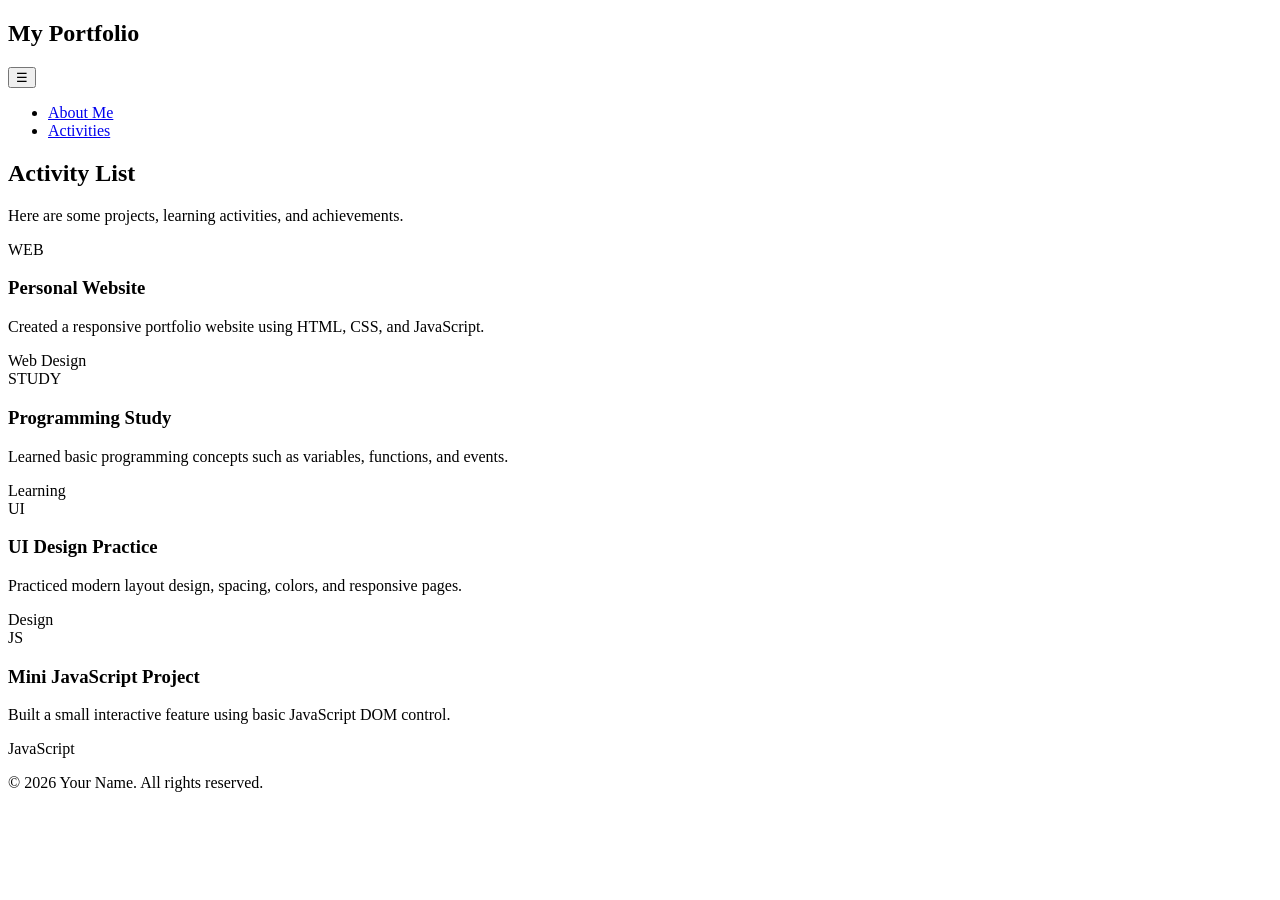
==== activities.html @ 219606b5 "Create activities.html" ====
<!DOCTYPE html>
<html lang="en">
<head>
  <meta charset="UTF-8" />
  <meta name="viewport" content="width=device-width, initial-scale=1.0" />
  <title>Activities | My Portfolio</title>
  <link rel="stylesheet" href="style.css" />
</head>
<body>
  <header class="app-header">
    <nav class="navbar">
      <h1 class="logo">My Portfolio</h1>

      <button class="menu-btn" id="menuBtn" aria-label="Open navigation menu">&#9776;</button>

      <ul class="nav-links" id="navLinks">
        <li><a href="index.html">About Me</a></li>
        <li><a href="activities.html" class="active">Activities</a></li>
      </ul>
    </nav>
  </header>

  <main class="container">
    <section class="page-title">
      <h2>Activity List</h2>
      <p>Here are some projects, learning activities, and achievements.</p>
    </section>

    <section class="activity-grid">
      <article class="activity-card">
        <div class="activity-icon">WEB</div>
        <h3>Personal Website</h3>
        <p>
          Created a responsive portfolio website using HTML, CSS, and JavaScript.
        </p>
        <span class="tag">Web Design</span>
      </article>

      <article class="activity-card">
        <div class="activity-icon">STUDY</div>
        <h3>Programming Study</h3>
        <p>
          Learned basic programming concepts such as variables, functions, and events.
        </p>
        <span class="tag">Learning</span>
      </article>

      <article class="activity-card">
        <div class="activity-icon">UI</div>
        <h3>UI Design Practice</h3>
        <p>
          Practiced modern layout design, spacing, colors, and responsive pages.
        </p>
        <span class="tag">Design</span>
      </article>

      <article class="activity-card">
        <div class="activity-icon">JS</div>
        <h3>Mini JavaScript Project</h3>
        <p>
          Built a small interactive feature using basic JavaScript DOM control.
        </p>
        <span class="tag">JavaScript</span>
      </article>
    </section>
  </main>

  <footer>
    <p>&copy; 2026 Your Name. All rights reserved.</p>
  </footer>

  <script src="script.js"></script>
</body>
</html>
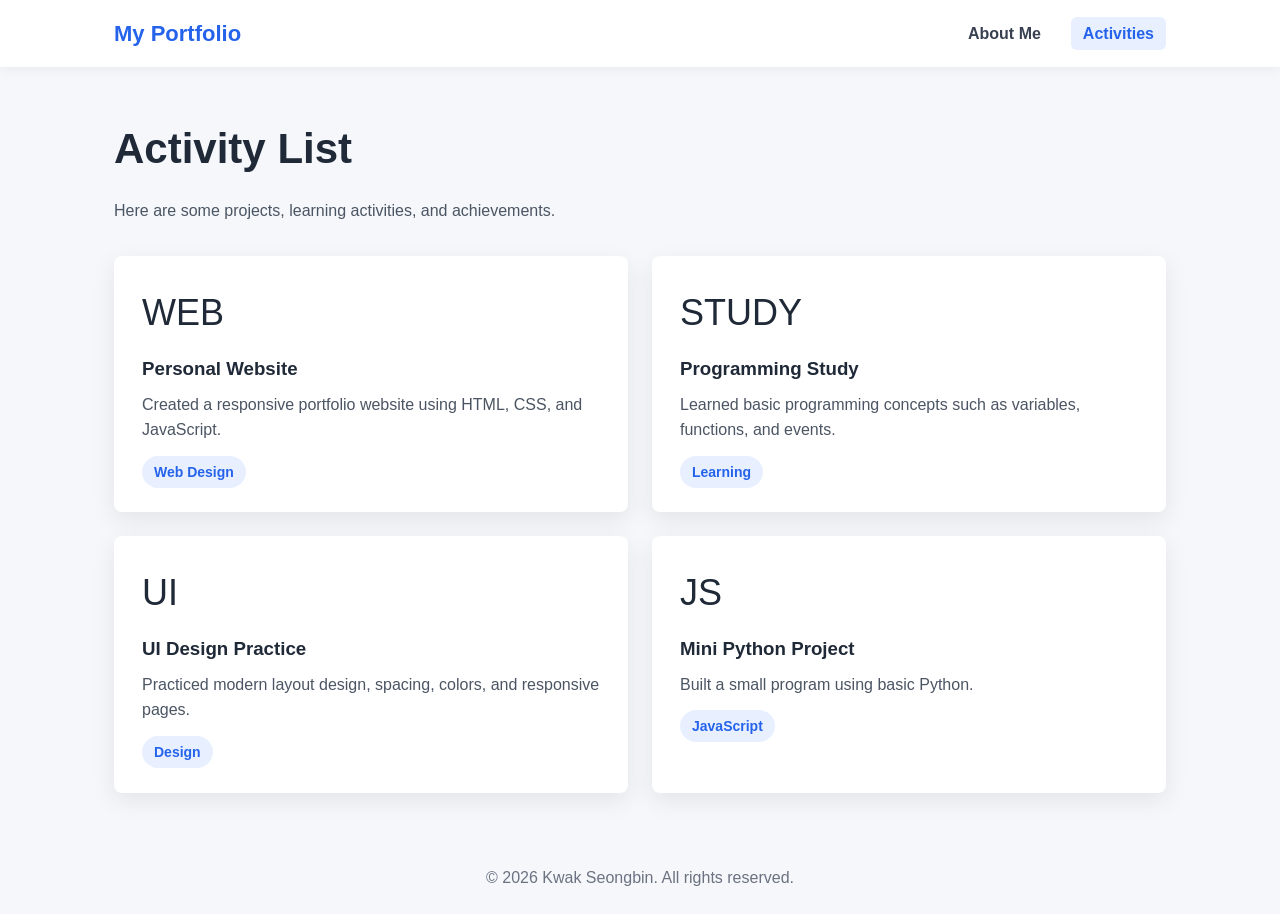
==== commit 300d3fd5: "Update activities.html" ====
--- a/activities.html
+++ b/activities.html
@@ -56,9 +56,9 @@
 
       <article class="activity-card">
         <div class="activity-icon">JS</div>
-        <h3>Mini JavaScript Project</h3>
+        <h3>Mini Python Project</h3>
         <p>
-          Built a small interactive feature using basic JavaScript DOM control.
+          Built a small program using basic Python.
         </p>
         <span class="tag">JavaScript</span>
       </article>
@@ -66,7 +66,7 @@
   </main>
 
   <footer>
-    <p>&copy; 2026 Your Name. All rights reserved.</p>
+    <p>&copy; 2026 Kwak Seongbin. All rights reserved.</p>
   </footer>
 
   <script src="script.js"></script>
--- a/style.css
+++ b/style.css
@@ -0,0 +1,261 @@
+* {
+  box-sizing: border-box;
+  margin: 0;
+  padding: 0;
+}
+
+body {
+  font-family: Arial, sans-serif;
+  background: #f5f7fb;
+  color: #1f2937;
+  line-height: 1.6;
+}
+
+.app-header {
+  background: #ffffff;
+  box-shadow: 0 2px 12px rgba(0, 0, 0, 0.06);
+  position: sticky;
+  top: 0;
+  z-index: 10;
+}
+
+.navbar {
+  max-width: 1100px;
+  margin: 0 auto;
+  padding: 16px 24px;
+  display: flex;
+  align-items: center;
+  justify-content: space-between;
+}
+
+.logo {
+  font-size: 22px;
+  color: #2563eb;
+}
+
+.nav-links {
+  list-style: none;
+  display: flex;
+  gap: 18px;
+}
+
+.nav-links a {
+  text-decoration: none;
+  color: #374151;
+  font-weight: 600;
+  padding: 8px 12px;
+  border-radius: 6px;
+}
+
+.nav-links a:hover,
+.nav-links a.active {
+  background: #e8f0ff;
+  color: #2563eb;
+}
+
+.menu-btn {
+  display: none;
+  border: none;
+  background: #2563eb;
+  color: white;
+  font-size: 22px;
+  padding: 6px 12px;
+  border-radius: 6px;
+  cursor: pointer;A
+}
+
+.container {
+  max-width: 1100px;
+  margin: 0 auto;
+  padding: 48px 24px;
+}
+
+.hero {
+  display: grid;
+  grid-template-columns: 1.5fr 1fr;
+  gap: 32px;
+  align-items: center;
+  min-height: 70vh;
+}
+
+.eyebrow {
+  color: #2563eb;
+  font-weight: bold;
+  margin-bottom: 8px;
+}
+
+.hero h2,
+.page-title h2 {
+  font-size: 42px;
+  margin-bottom: 16px;
+}
+
+.hero p,
+.page-title p {
+  color: #4b5563;
+  max-width: 620px;
+}
+
+.hero-actions {
+  margin-top: 24px;
+  display: flex;
+  gap: 12px;
+  flex-wrap: wrap;
+}
+
+.btn {
+  display: inline-block;
+  text-decoration: none;
+  padding: 12px 18px;
+  border-radius: 6px;
+  font-weight: bold;
+}
+
+.btn.primary {
+  background: #2563eb;
+  color: white;
+}
+
+.btn.secondary {
+  background: white;
+  color: #2563eb;
+  border: 1px solid #d1d5db;
+}
+
+.profile-card,
+.card,
+.activity-card {
+  background: white;
+  border-radius: 8px;
+  padding: 28px;
+  box-shadow: 0 8px 24px rgba(0, 0, 0, 0.08);
+}
+
+.profile-card {
+  text-align: center;
+}
+
+.avatar,
+.profile-image {
+  width: 110px;
+  height: 110px;
+  margin: 0 auto 18px;
+  border-radius: 50%;
+}
+
+.avatar {
+  background: #2563eb;
+  color: white;
+  display: grid;
+  place-items: center;
+  font-size: 34px;
+  font-weight: bold;
+}
+
+.profile-image {
+  display: block;
+  object-fit: cover;
+  border: 4px solid #e8f0ff;
+  box-shadow: 0 8px 18px rgba(37, 99, 235, 0.18);
+}
+
+.section {
+  margin-top: 48px;
+}
+
+.section h2 {
+  margin-bottom: 16px;
+  font-size: 28px;
+}
+
+.skills {
+  display: flex;
+  flex-wrap: wrap;
+  gap: 12px;
+}
+
+.skills span,
+.tag {
+  background: #e8f0ff;
+  color: #2563eb;
+  padding: 8px 12px;
+  border-radius: 999px;
+  font-weight: bold;
+  font-size: 14px;
+}
+
+.page-title {
+  margin-bottom: 32px;
+}
+
+.activity-grid {
+  display: grid;
+  grid-template-columns: repeat(2, 1fr);
+  gap: 24px;
+}
+
+.activity-card {
+  transition: transform 0.2s ease, box-shadow 0.2s ease;
+}
+
+.activity-card:hover {
+  transform: translateY(-4px);
+  box-shadow: 0 12px 28px rgba(0, 0, 0, 0.12);
+}
+
+.activity-icon {
+  font-size: 36px;
+  margin-bottom: 12px;
+}
+
+.activity-card h3 {
+  margin-bottom: 8px;
+}
+
+.activity-card p {
+  color: #4b5563;
+  margin-bottom: 16px;
+}
+
+footer {
+  text-align: center;
+  padding: 24px;
+  color: #6b7280;
+}
+
+@media (max-width: 768px) {
+  .menu-btn {
+    display: block;
+  }
+
+  .nav-links {
+    display: none;
+    position: absolute;
+    top: 68px;
+    right: 24px;
+    background: white;
+    flex-direction: column;
+    width: 200px;
+    padding: 16px;
+    border-radius: 8px;
+    box-shadow: 0 8px 24px rgba(0, 0, 0, 0.12);
+  }
+
+  .nav-links.show {
+    display: flex;
+  }
+
+  .hero {
+    grid-template-columns: 1fr;
+    min-height: auto;
+  }
+
+  .hero h2,
+  .page-title h2 {
+    font-size: 34px;
+  }
+
+  .activity-grid {
+    grid-template-columns: 1fr;
+  }
+}
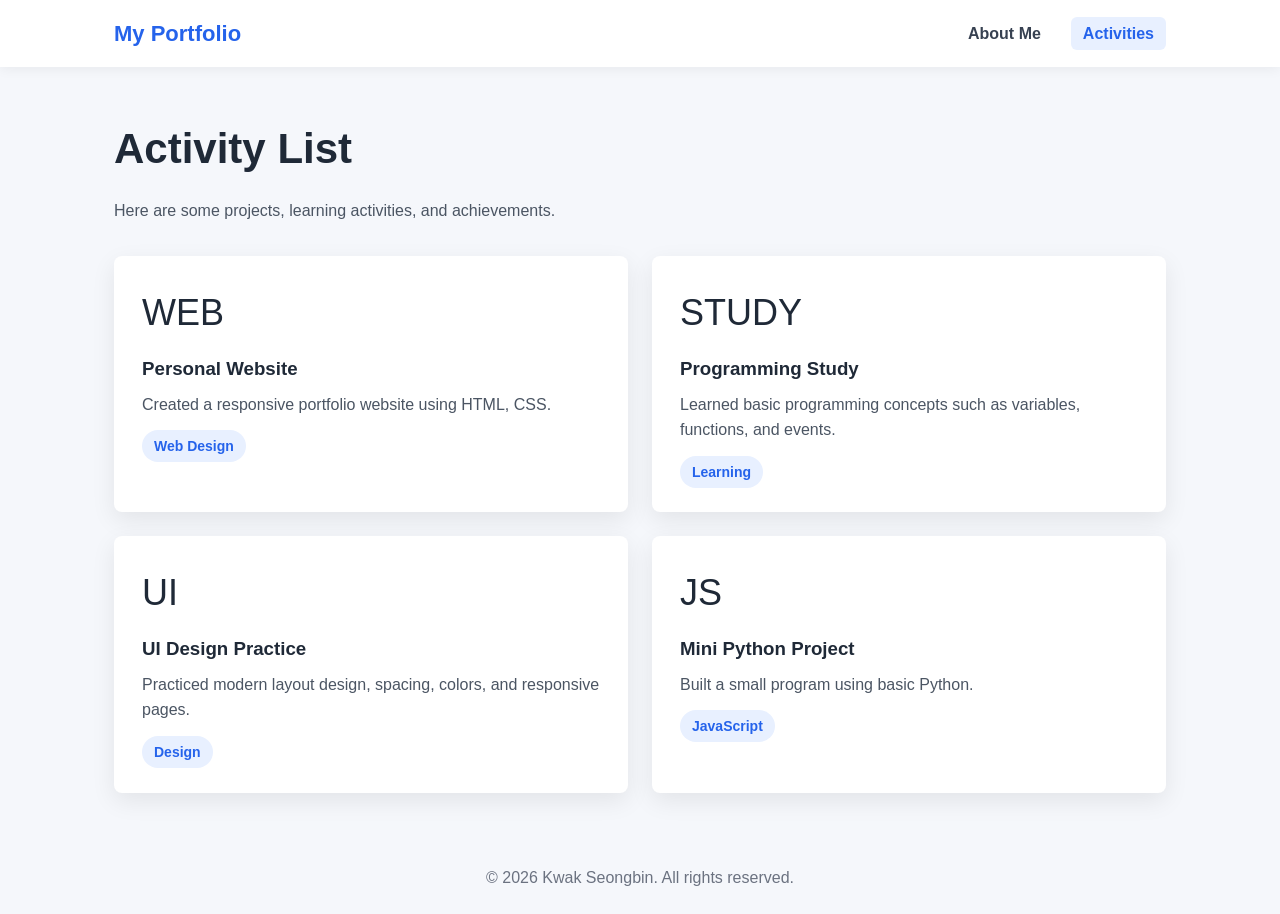
==== commit 9263d92c: "Update activities.html" ====
--- a/activities.html
+++ b/activities.html
@@ -31,7 +31,7 @@
         <div class="activity-icon">WEB</div>
         <h3>Personal Website</h3>
         <p>
-          Created a responsive portfolio website using HTML, CSS, and JavaScript.
+          Created a responsive portfolio website using HTML, CSS.
         </p>
         <span class="tag">Web Design</span>
       </article>
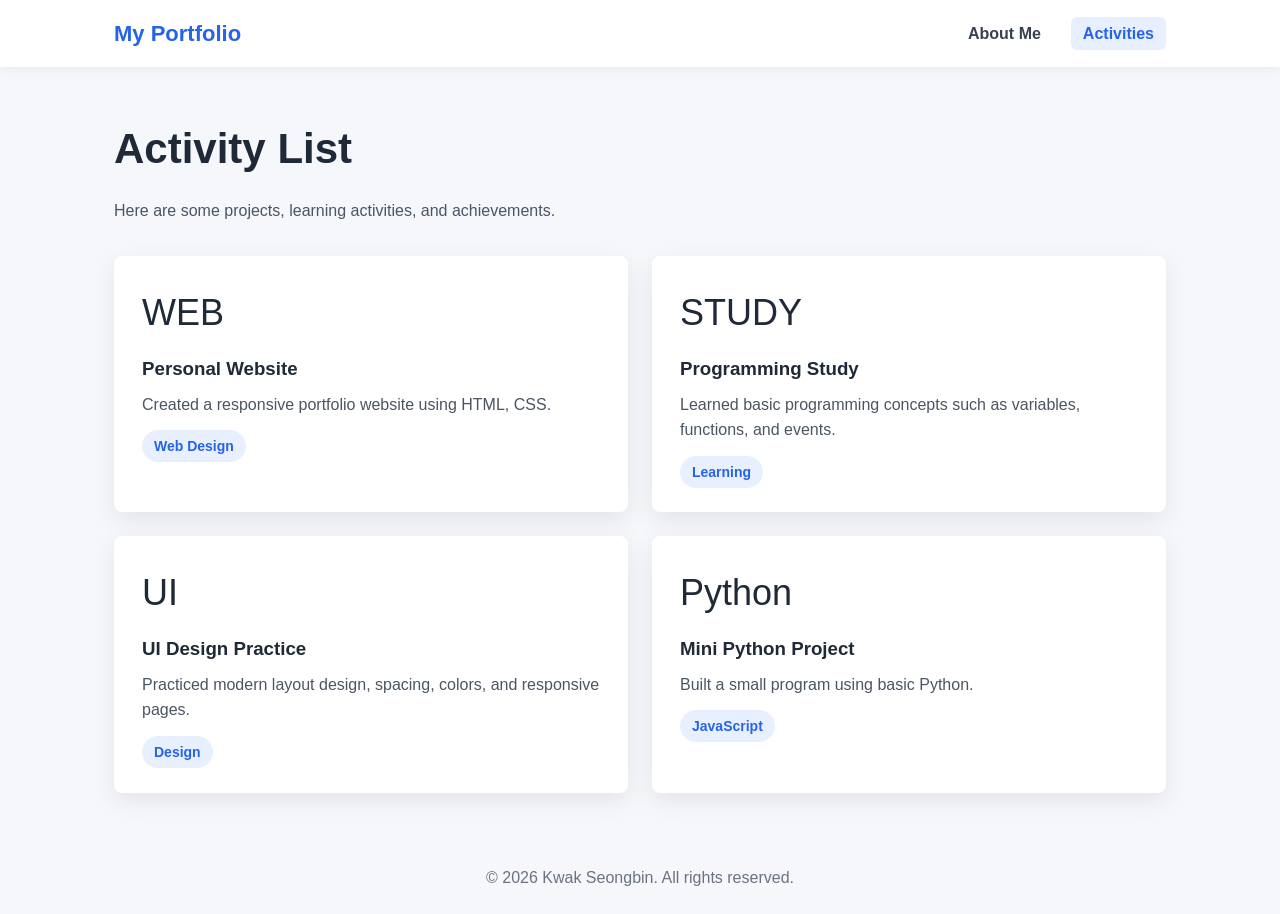
==== commit 2eacf08f: "Update activities.html" ====
--- a/activities.html
+++ b/activities.html
@@ -55,7 +55,7 @@
       </article>
 
       <article class="activity-card">
-        <div class="activity-icon">JS</div>
+        <div class="activity-icon">Python</div>
         <h3>Mini Python Project</h3>
         <p>
           Built a small program using basic Python.
